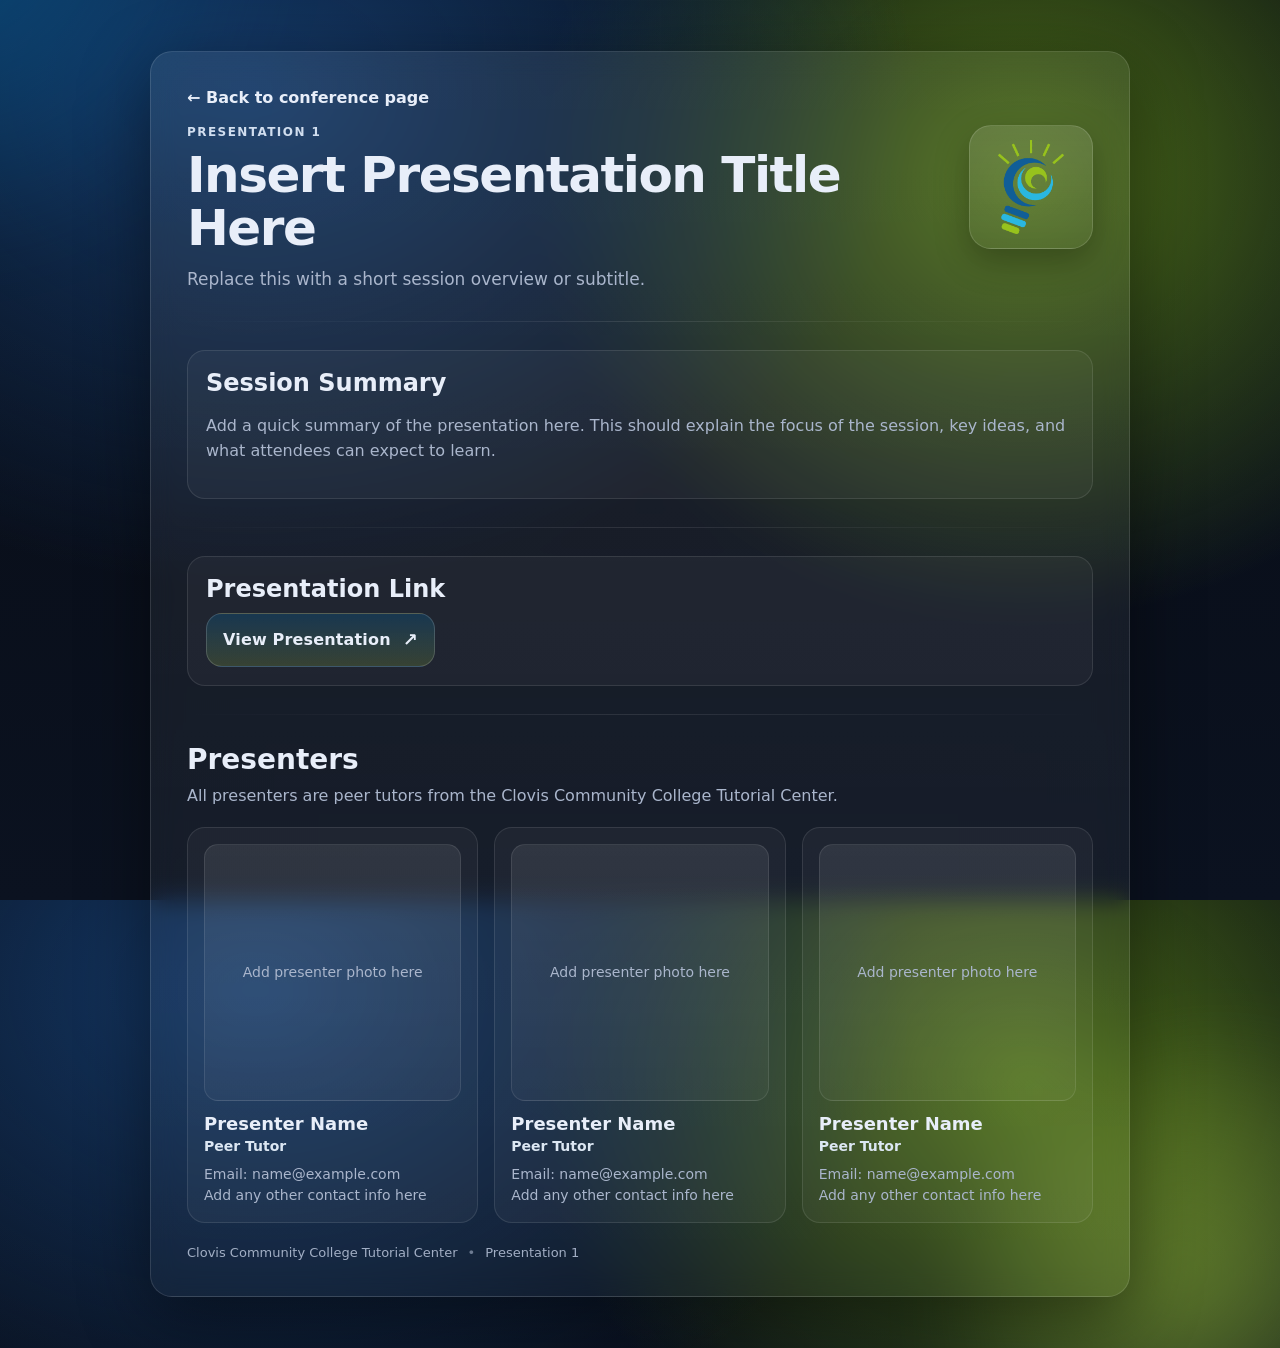
==== presentation-1.html @ 85dd75fd "Initial Commit: Empty presentation pages" ====
<!doctype html>
<html lang="en">
<head>
  <meta charset="UTF-8" />
  <meta name="viewport" content="width=device-width, initial-scale=1.0" />
  <title>Presentation 1 | Clovis Community College Tutorial Center</title>
  <link rel="stylesheet" href="./styles.css" />
</head>
<body>
  <main class="wrap" role="main">
    <section class="card">
      <a class="backLink" href="./index.html">← Back to conference page</a>

      <header class="presentationHeader">
        <div>
          <p class="eyebrow">Presentation 1</p>
          <h1 class="title">Insert Presentation Title Here</h1>
          <p class="subtitle">
            Replace this with a short session overview or subtitle.
          </p>
        </div>

        <div class="logoWrap">
          <img class="logo" src="./tc-logo.png" alt="Tutorial Center logo" />
        </div>
      </header>

      <div class="divider"></div>

      <section class="contentCard">
        <h2>Session Summary</h2>
        <p>
          Add a quick summary of the presentation here. This should explain the focus of the session, key ideas, and what attendees can expect to learn.
        </p>
      </section>

      <div class="divider"></div>

      <section class="contentCard">
        <h2>Presentation Link</h2>
        <div class="linkCard">
          <a class="btn" href="#" target="_blank" rel="noopener noreferrer">
            <span class="btnText">View Presentation</span>
            <span class="btnIcon" aria-hidden="true">↗</span>
          </a>
        </div>
      </section>

      <div class="divider"></div>

      <section>
        <h2 class="sectionTitle">Presenters</h2>
        <p class="sectionText">
          All presenters are peer tutors from the Clovis Community College Tutorial Center.
        </p>

        <div class="presenterGrid">
          <article class="presenterCard">
            <div class="presenterPlaceholder">Add presenter photo here</div>
            <!-- Or use:
            <img class="presenterPhoto" src="./presenter1.jpg" alt="Presenter Name" />
            -->
            <h3 class="presenterName">Presenter Name</h3>
            <p class="presenterRole">Peer Tutor</p>
            <p class="presenterContact">
              Email: name@example.com<br />
              Add any other contact info here
            </p>
          </article>

          <article class="presenterCard">
            <div class="presenterPlaceholder">Add presenter photo here</div>
            <h3 class="presenterName">Presenter Name</h3>
            <p class="presenterRole">Peer Tutor</p>
            <p class="presenterContact">
              Email: name@example.com<br />
              Add any other contact info here
            </p>
          </article>

          <article class="presenterCard">
            <div class="presenterPlaceholder">Add presenter photo here</div>
            <h3 class="presenterName">Presenter Name</h3>
            <p class="presenterRole">Peer Tutor</p>
            <p class="presenterContact">
              Email: name@example.com<br />
              Add any other contact info here
            </p>
          </article>
        </div>
      </section>

      <footer class="footer">
        <span class="fineprint">Clovis Community College Tutorial Center</span>
        <span class="dot" aria-hidden="true">•</span>
        <span class="fineprint">Presentation 1</span>
      </footer>
    </section>

    <div class="bg" aria-hidden="true">
      <div class="blob blobA"></div>
      <div class="blob blobB"></div>
      <div class="gridBg"></div>
    </div>
  </main>
</body>
</html>
---- styles.css ----
:root{
  --bg0:#070b14;
  --bg1:#0b1220;
  --text:#e8eef9;
  --muted:#aab6cc;
  --line: rgba(255,255,255,.10);

  --card: rgba(255,255,255,.06);
  --cardBorder: rgba(255,255,255,.12);
  --shadow: 0 18px 70px rgba(0,0,0,.45);

  --accent: rgba(5,114,184,.24);
  --accent2: rgba(168,207,69,.18);

  --radius: 22px;
  --maxW: 980px;
  --fadeMs: 420ms;
}

*{ box-sizing:border-box; }
html,body{ height:100%; }

body{
  margin:0;
  color:var(--text);
  font-family: ui-sans-serif, system-ui, -apple-system, Segoe UI, Roboto, Helvetica, Arial, sans-serif;
  background:
    radial-gradient(1200px 900px at 20% 10%, #143866 0%, transparent 55%),
    radial-gradient(900px 800px at 80% 20%, #4d6f18 0%, transparent 55%),
    linear-gradient(180deg, var(--bg0), var(--bg1));
  overflow-x:hidden;
}

.wrap{
  position:relative;
  min-height:100%;
  display:grid;
  place-items:center;
  padding: clamp(14px, 4vw, 56px);
}

.card{
  width:min(100%, var(--maxW));
  background: linear-gradient(180deg, rgba(255,255,255,.075), rgba(255,255,255,.03));
  border:1px solid var(--cardBorder);
  border-radius:var(--radius);
  box-shadow:var(--shadow);
  padding: clamp(18px, 4vw, 36px);
  backdrop-filter: blur(12px);
  -webkit-backdrop-filter: blur(12px);
}

.hero{
  display:grid;
  grid-template-columns:auto 1fr;
  gap: clamp(16px, 3vw, 24px);
  align-items:center;
}

.logoWrap{
  display:grid;
  place-items:center;
}

.logo{
  width: clamp(90px, 12vw, 124px);
  height: clamp(90px, 12vw, 124px);
  object-fit: contain;
  border-radius: clamp(16px, 2vw, 22px);
  padding: clamp(10px, 1.8vw, 14px);
  background: linear-gradient(180deg, rgba(255,255,255,.12), rgba(255,255,255,.04));
  border: 1px solid rgba(255,255,255,.14);
  box-shadow: 0 12px 34px rgba(0,0,0,.30);
  transition:
    opacity var(--fadeMs) ease,
    transform var(--fadeMs) ease,
    filter var(--fadeMs) ease;
  will-change: opacity, transform, filter;
}

.logo.fading{
  opacity:0;
  transform: translateY(4px) scale(.98);
  filter: blur(2px);
}

.heroText{ min-width:0; }

.eyebrow{
  margin:0 0 10px;
  color:#d1deef;
  text-transform:uppercase;
  letter-spacing:.12em;
  font-size:12px;
  font-weight:700;
}

.title{
  margin:0;
  font-size: clamp(30px, 4.8vw, 50px);
  letter-spacing:-0.03em;
  line-height:1.05;
}

.subtitle{
  margin: 12px 0 0;
  color:var(--muted);
  font-size: clamp(15px, 2.2vw, 17px);
  line-height:1.55;
  max-width: 62ch;
}

.heroBadges{
  margin-top:18px;
  display:flex;
  flex-wrap:wrap;
  gap:10px;
}

.pill{
  display:inline-flex;
  align-items:center;
  padding: 7px 12px;
  border-radius:999px;
  border:1px solid rgba(255,255,255,.12);
  background: rgba(255,255,255,.05);
  color:var(--text);
  font-weight:700;
  font-size:13px;
}

.divider{
  margin: clamp(18px, 3.5vw, 28px) 0;
  height:1px;
  background: linear-gradient(90deg, transparent, var(--line), transparent);
}

.sectionTitle{
  margin:0 0 8px;
  font-size: clamp(22px, 3vw, 28px);
}

.sectionText{
  margin:0 0 18px;
  color:var(--muted);
  line-height:1.55;
}

.cta{
  display:grid;
  grid-template-columns: 1fr 1fr 1fr;
  gap:12px;
}

.btn{
  appearance:none;
  border:1px solid rgba(255,255,255,.16);
  background: linear-gradient(180deg, var(--accent), var(--accent2));
  color:var(--text);
  text-decoration:none;
  border-radius:16px;
  padding:14px 16px;
  min-height:54px;
  display:flex;
  align-items:center;
  justify-content:space-between;
  gap:12px;
  font-weight:700;
  letter-spacing:.01em;
  transition: transform 160ms ease, filter 160ms ease, border-color 160ms ease;
}

.btn:hover{
  transform: translateY(-1px);
  filter: brightness(1.05);
  border-color: rgba(255,255,255,.24);
}

.btnGhost{
  background: rgba(255,255,255,.05);
}

.btnText{
  display:block;
  min-width:0;
}

.btnIcon{
  flex:0 0 auto;
  font-size:18px;
}

.twoCol{
  display:grid;
  grid-template-columns: 1fr 1fr;
  gap:16px;
}

.infoCard,
.contentCard{
  background: rgba(255,255,255,.04);
  border:1px solid rgba(255,255,255,.10);
  border-radius:18px;
  padding:18px;
}

.infoCard h3,
.contentCard h2,
.contentCard h3{
  margin:0 0 10px;
}

.infoCard p,
.contentCard p,
.contentCard li{
  color:var(--muted);
  line-height:1.6;
}

.presentationHeader{
  display:grid;
  grid-template-columns: 1fr auto;
  gap:18px;
  align-items:start;
}

.backLink{
  display:inline-flex;
  align-items:center;
  gap:8px;
  color:var(--text);
  text-decoration:none;
  font-weight:700;
  margin-bottom:18px;
}

.backLink:hover{
  text-decoration:underline;
}

.presenterGrid{
  display:grid;
  grid-template-columns: repeat(auto-fit, minmax(220px, 1fr));
  gap:16px;
  margin-top:16px;
}

.presenterCard{
  background: rgba(255,255,255,.04);
  border:1px solid rgba(255,255,255,.10);
  border-radius:18px;
  padding:16px;
}

.presenterPhoto{
  width:100%;
  aspect-ratio: 1 / 1;
  border-radius:14px;
  object-fit:cover;
  background: rgba(255,255,255,.06);
  border:1px solid rgba(255,255,255,.10);
  display:block;
  margin-bottom:12px;
}

.presenterPlaceholder{
  width:100%;
  aspect-ratio: 1 / 1;
  border-radius:14px;
  display:grid;
  place-items:center;
  background: linear-gradient(180deg, rgba(255,255,255,.08), rgba(255,255,255,.03));
  border:1px solid rgba(255,255,255,.10);
  color:var(--muted);
  margin-bottom:12px;
  font-size:14px;
  text-align:center;
  padding:12px;
}

.presenterName{
  margin:0 0 4px;
  font-size:18px;
}

.presenterRole{
  margin:0 0 10px;
  color:#dce7f3;
  font-size:14px;
  font-weight:600;
}

.presenterContact{
  margin:0;
  color:var(--muted);
  font-size:14px;
  line-height:1.5;
}

.linkCard{
  display:flex;
  flex-wrap:wrap;
  gap:12px;
  margin-top:10px;
}

.footer{
  margin-top:22px;
  display:flex;
  flex-wrap:wrap;
  gap:10px;
  align-items:center;
  color:var(--muted);
  font-size:13px;
}

.dot{ opacity:.6; }
.fineprint{ opacity:.95; }

.bg{
  position:absolute;
  inset:0;
  z-index:-1;
  overflow:hidden;
}

.blob{
  position:absolute;
  width: clamp(320px, 52vw, 560px);
  height: clamp(320px, 52vw, 560px);
  border-radius:50%;
  filter: blur(42px);
  opacity:.55;
}

.blobA{
  left:-220px;
  top:-240px;
  background: radial-gradient(circle at 30% 30%, rgba(5,114,184,.9), transparent 60%);
}

.blobB{
  right:-240px;
  bottom:-260px;
  background: radial-gradient(circle at 40% 40%, rgba(168,207,69,.8), transparent 60%);
}

.gridBg{
  position:absolute;
  inset:0;
  background-image:
    linear-gradient(rgba(255,255,255,.05) 1px, transparent 1px),
    linear-gradient(90deg, rgba(255,255,255,.05) 1px, transparent 1px);
  background-size: 44px 44px;
  mask-image: radial-gradient(circle at 50% 35%, rgba(0,0,0,.85), transparent 65%);
  opacity:.30;
}

@media (max-width: 760px){
  .hero,
  .presentationHeader,
  .twoCol{
    grid-template-columns: 1fr;
  }

  .hero{
    text-align:center;
    justify-items:center;
  }

  .cta{
    grid-template-columns: 1fr;
  }
}

@media (max-width: 380px){
  .card{ padding:14px; }
  .btn{ padding:12px; }
}

@media (prefers-reduced-motion: reduce){
  .logo,
  .btn{
    transition:none;
  }

  .btn:hover{
    transform:none;
  }
}
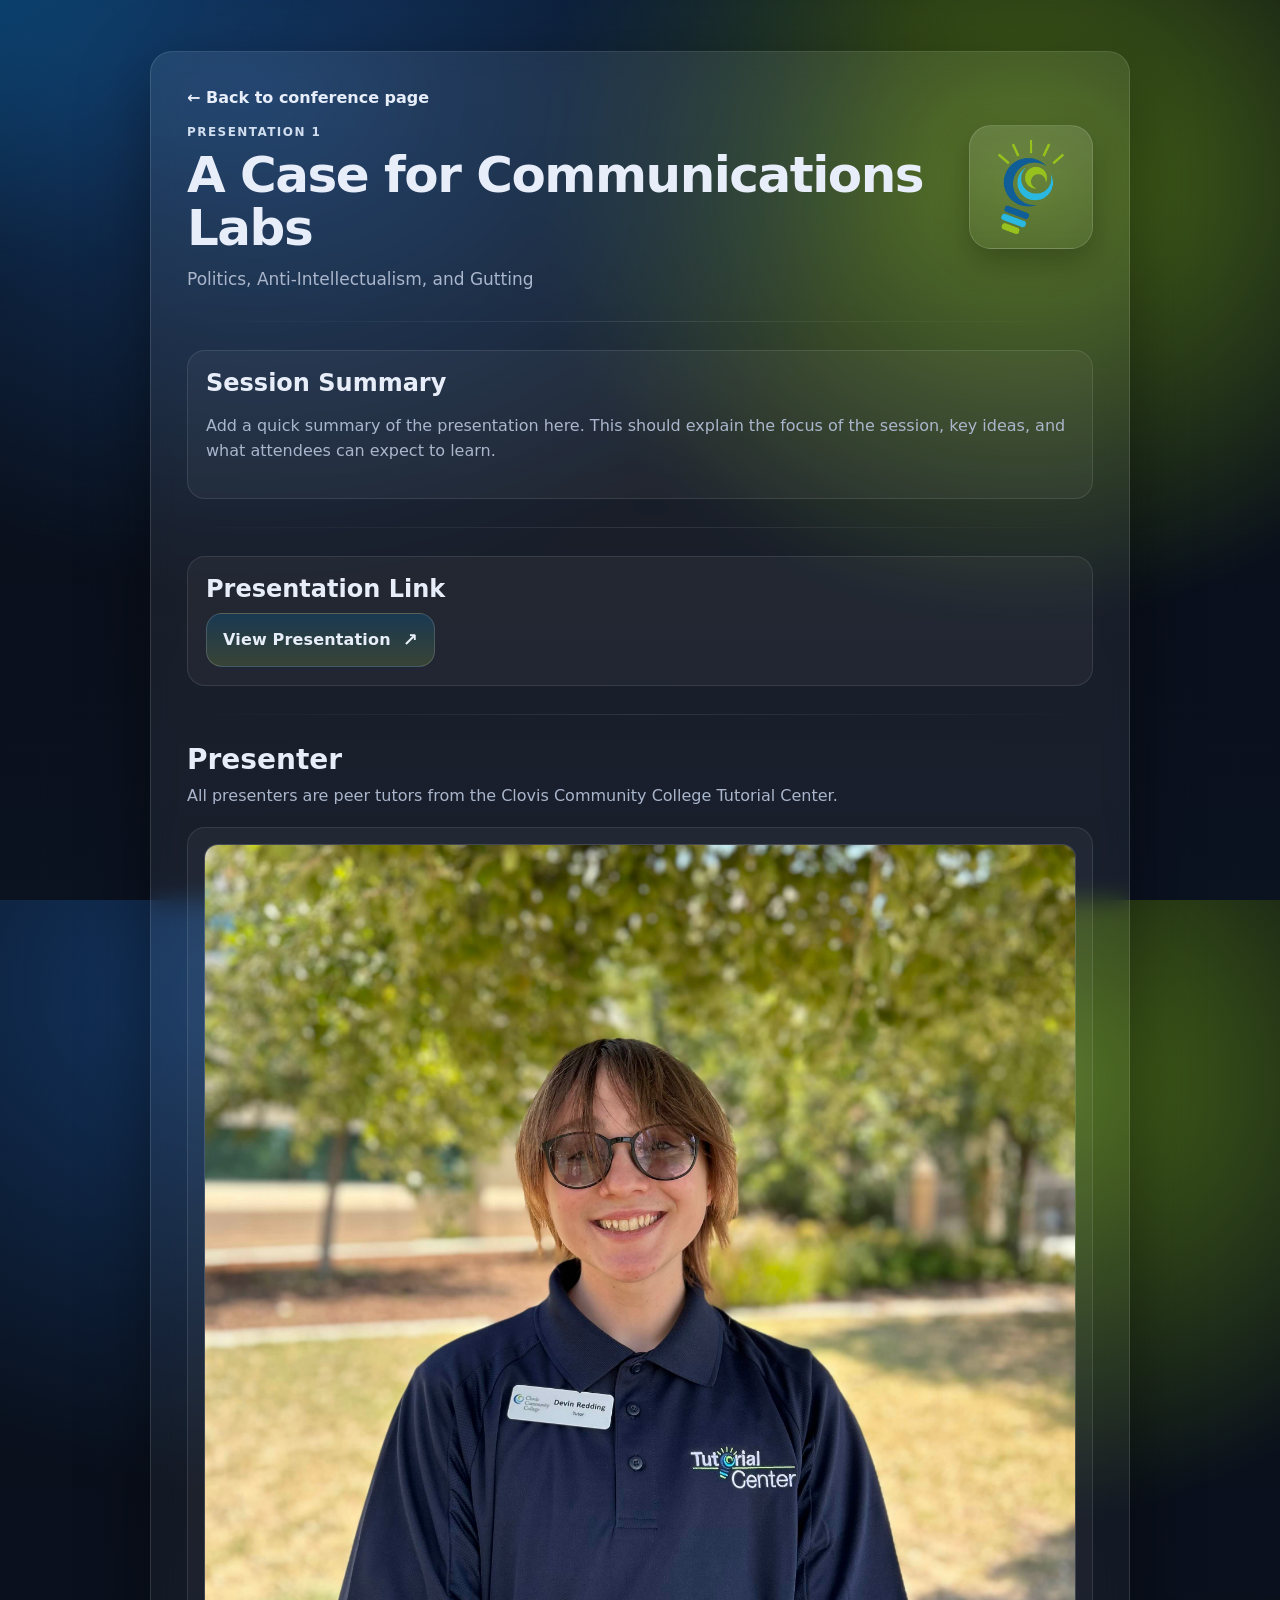
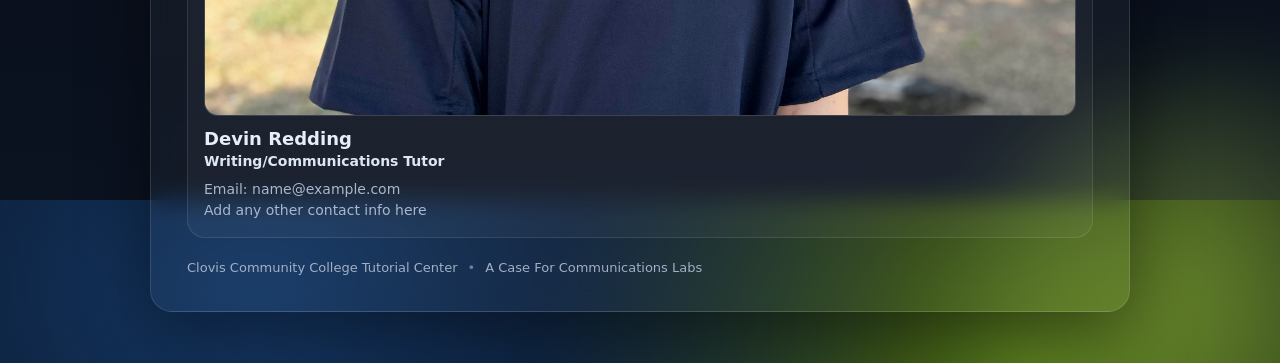
==== commit 71c76ecc: "Updates to site: Filling in details" ====
--- a/presentation-1.html
+++ b/presentation-1.html
@@ -14,9 +14,9 @@
       <header class="presentationHeader">
         <div>
           <p class="eyebrow">Presentation 1</p>
-          <h1 class="title">Insert Presentation Title Here</h1>
+          <h1 class="title">A Case for Communications Labs</h1>
           <p class="subtitle">
-            Replace this with a short session overview or subtitle.
+            Politics, Anti-Intellectualism, and Gutting
           </p>
         </div>
 
@@ -49,39 +49,20 @@
       <div class="divider"></div>
 
       <section>
-        <h2 class="sectionTitle">Presenters</h2>
+        <h2 class="sectionTitle">Presenter</h2>
         <p class="sectionText">
           All presenters are peer tutors from the Clovis Community College Tutorial Center.
         </p>
 
         <div class="presenterGrid">
           <article class="presenterCard">
-            <div class="presenterPlaceholder">Add presenter photo here</div>
+            <!-- <div class="presenterPlaceholder">Add presenter photo here</div> -->
             <!-- Or use:
-            <img class="presenterPhoto" src="./presenter1.jpg" alt="Presenter Name" />
+            <img class="presenterPhoto" src="./presenter1.jpg" alt="Devin Redding" />
             -->
-            <h3 class="presenterName">Presenter Name</h3>
-            <p class="presenterRole">Peer Tutor</p>
-            <p class="presenterContact">
-              Email: name@example.com<br />
-              Add any other contact info here
-            </p>
-          </article>
-
-          <article class="presenterCard">
-            <div class="presenterPlaceholder">Add presenter photo here</div>
-            <h3 class="presenterName">Presenter Name</h3>
-            <p class="presenterRole">Peer Tutor</p>
-            <p class="presenterContact">
-              Email: name@example.com<br />
-              Add any other contact info here
-            </p>
-          </article>
-
-          <article class="presenterCard">
-            <div class="presenterPlaceholder">Add presenter photo here</div>
-            <h3 class="presenterName">Presenter Name</h3>
-            <p class="presenterRole">Peer Tutor</p>
+            <img class="presenterPhoto" src="./Portraits/DevinRedding.jpeg" alt="Devin Redding" />
+            <h3 class="presenterName">Devin Redding</h3>
+            <p class="presenterRole">Writing/Communications Tutor</p>
             <p class="presenterContact">
               Email: name@example.com<br />
               Add any other contact info here
@@ -93,7 +74,7 @@
       <footer class="footer">
         <span class="fineprint">Clovis Community College Tutorial Center</span>
         <span class="dot" aria-hidden="true">•</span>
-        <span class="fineprint">Presentation 1</span>
+        <span class="fineprint">A Case For Communications Labs</span>
       </footer>
     </section>
 
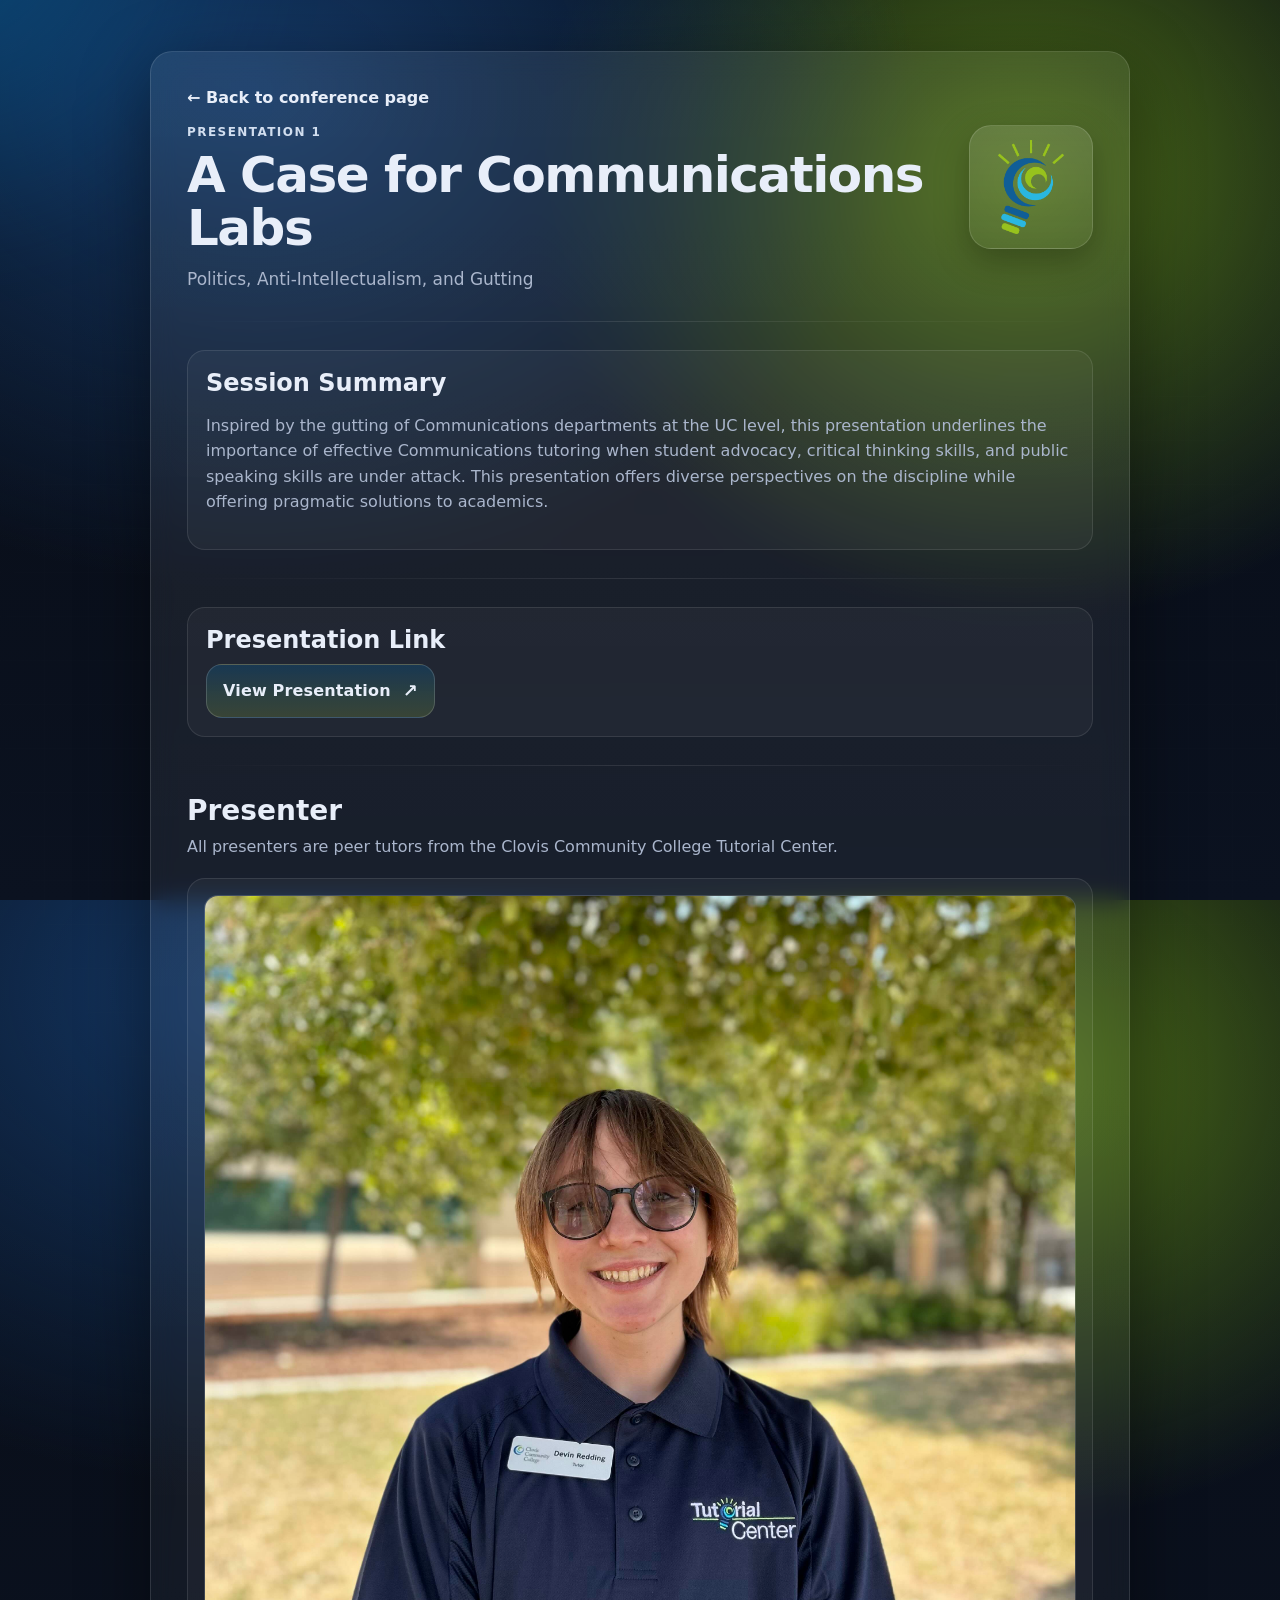
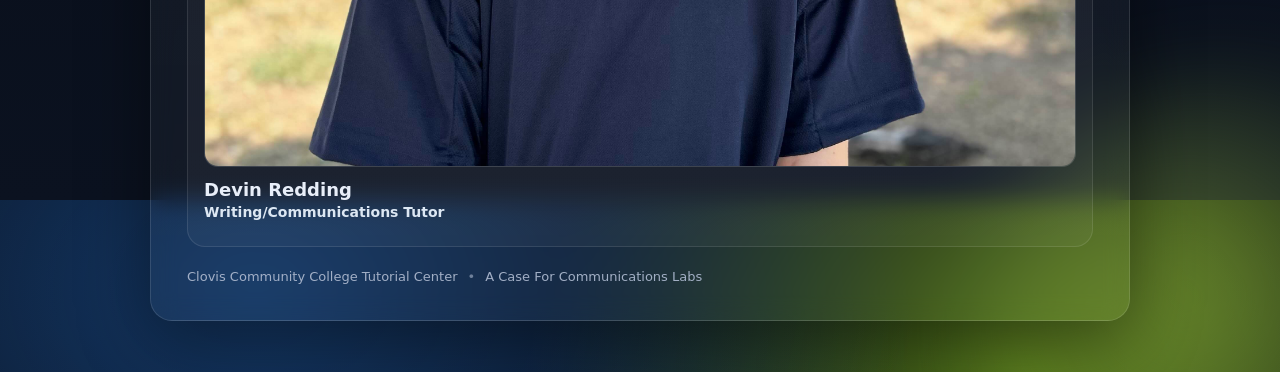
==== commit 62cc26f4: "Update: Final Info" ====
--- a/presentation-1.html
+++ b/presentation-1.html
@@ -30,7 +30,7 @@
       <section class="contentCard">
         <h2>Session Summary</h2>
         <p>
-          Add a quick summary of the presentation here. This should explain the focus of the session, key ideas, and what attendees can expect to learn.
+          Inspired by the gutting of Communications departments at the UC level, this presentation underlines the importance of effective Communications tutoring when student advocacy, critical thinking skills, and public speaking skills are under attack. This presentation offers diverse perspectives on the discipline while offering pragmatic solutions to academics.
         </p>
       </section>
 
@@ -39,7 +39,7 @@
       <section class="contentCard">
         <h2>Presentation Link</h2>
         <div class="linkCard">
-          <a class="btn" href="#" target="_blank" rel="noopener noreferrer">
+          <a class="btn" href="https://canva.link/flp3jlb25az6d46" target="_blank" rel="noopener noreferrer">
             <span class="btnText">View Presentation</span>
             <span class="btnIcon" aria-hidden="true">↗</span>
           </a>
@@ -63,10 +63,6 @@
             <img class="presenterPhoto" src="./Portraits/DevinRedding.jpeg" alt="Devin Redding" />
             <h3 class="presenterName">Devin Redding</h3>
             <p class="presenterRole">Writing/Communications Tutor</p>
-            <p class="presenterContact">
-              Email: name@example.com<br />
-              Add any other contact info here
-            </p>
           </article>
         </div>
       </section>
